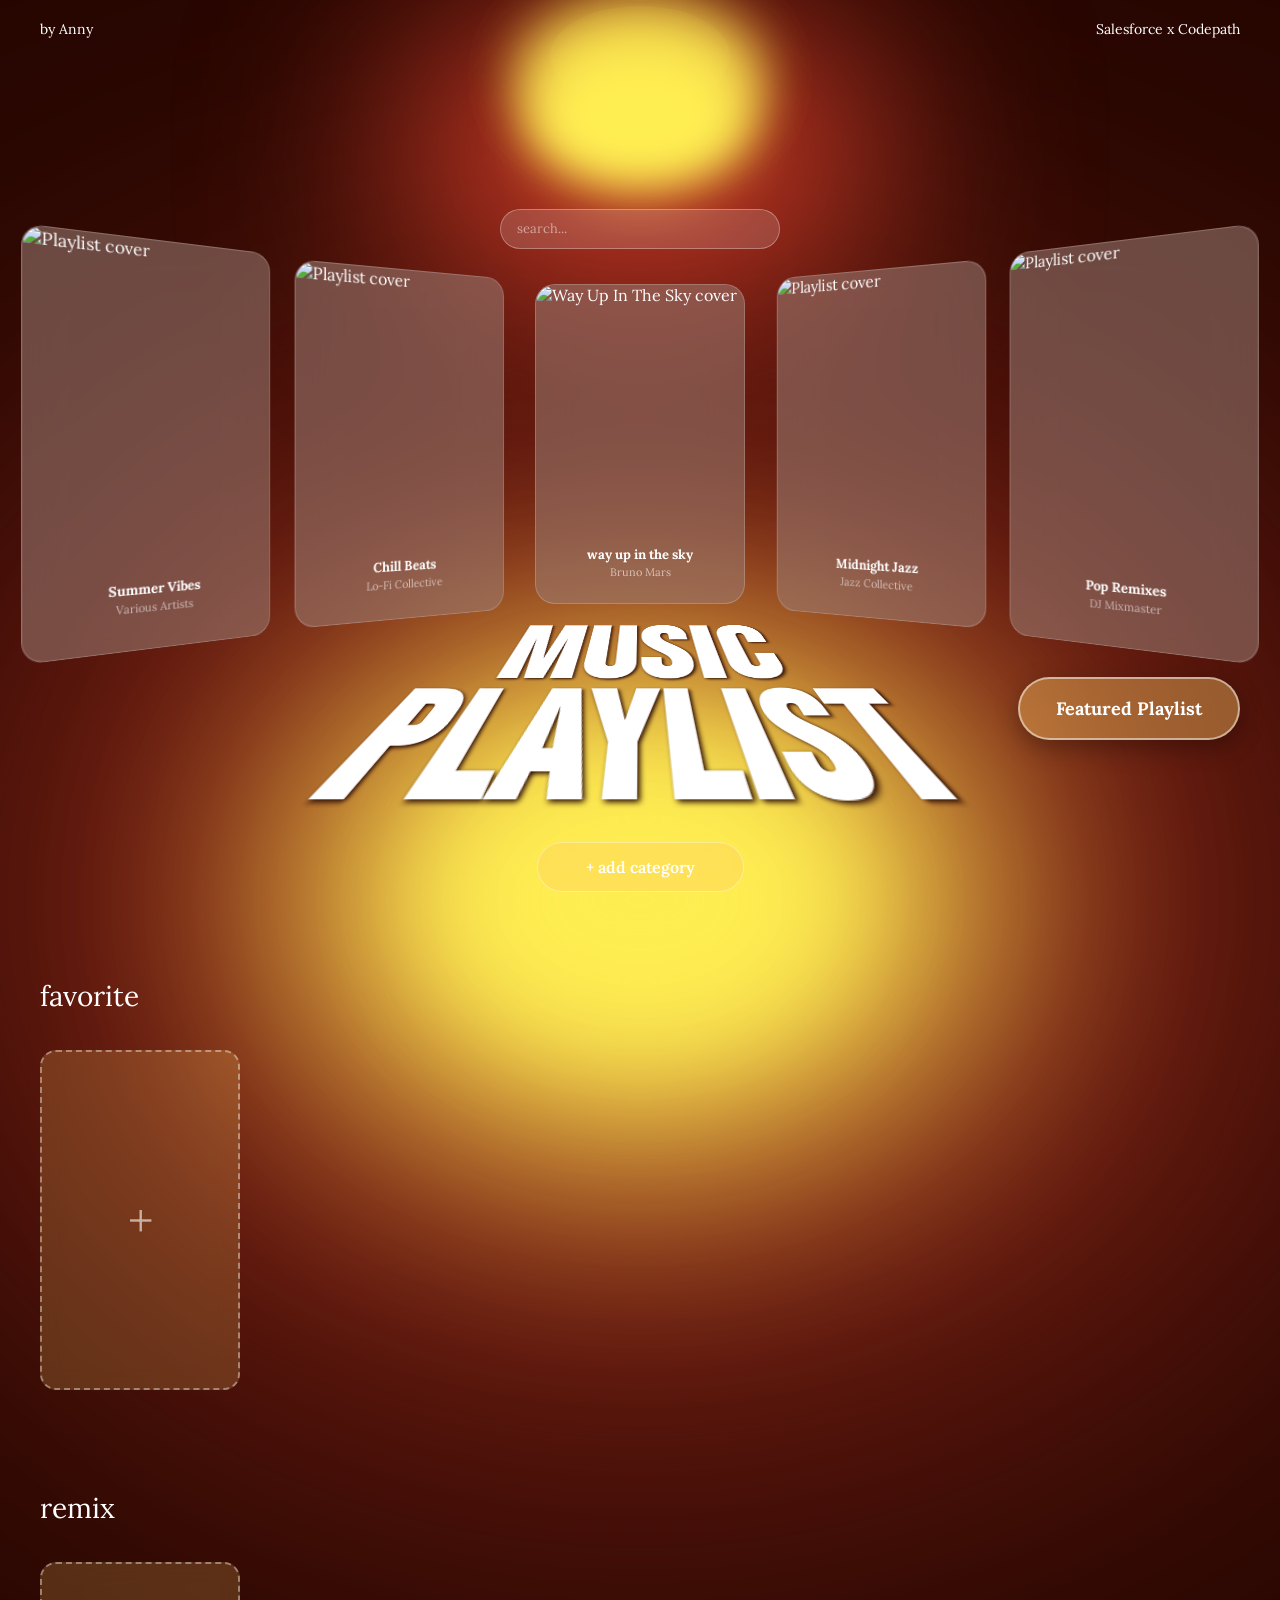
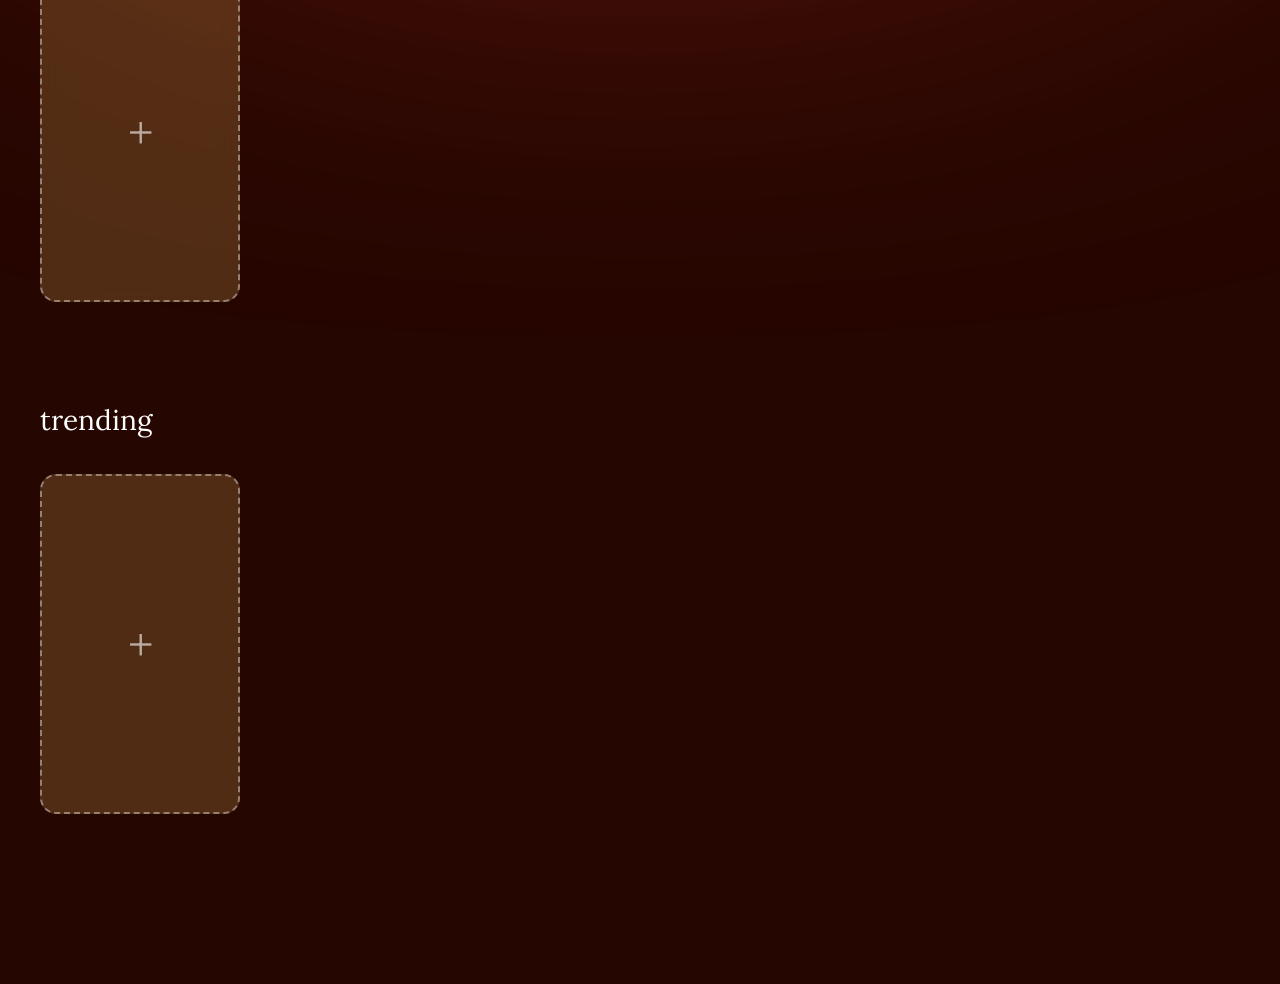
==== music-playlist-creator/index.html @ 18aa9fef "complete" ====
<!DOCTYPE html>
<html lang="en">
<head>
    <meta charset="UTF-8">
    <meta name="viewport" content="width=device-width, initial-scale=1.0">
    <title>Music Playlist Explorer</title>
    <link rel="preconnect" href="https://fonts.googleapis.com">
    <link rel="preconnect" href="https://fonts.gstatic.com" crossorigin>
    <link href="https://fonts.googleapis.com/css2?family=Lora:wght@400;500;600;700&family=Bebas+Neue&display=swap" rel="stylesheet">
    <link rel="stylesheet" href="style.css">
</head>
<body>
    <!-- HEADER -->
    <header id="main-header">
        <span class="header-left" id="author-name">by Anny</span>
        <span class="header-right" id="organization-name">Salesforce x Codepath</span>
    </header>

    <!-- HERO SECTION -->
    <section id="hero">
        <!-- Search Bar -->
        <div id="search-bar" class="search-container">
            <input type="text" id="search-input" class="search-field" placeholder="search...">
            <div id="search-dropdown" class="search-dropdown hidden"></div>
        </div>
        <!-- Spotlight Effect (3 layered ovals) -->
        <div class="spotlight-oval spotlight-oval-1"></div>
        <div class="spotlight-oval spotlight-oval-2"></div>
        <div class="spotlight-oval spotlight-oval-2"></div>
        <div class="spotlight-oval spotlight-oval-2"></div>
        <div class="spotlight-oval spotlight-oval-support-2"></div>
        <div class="spotlight-oval spotlight-oval-3"></div>

        <!-- Horizontal Carousel of Cards -->
        <div class="carousel-container">
            <!-- Far Left Card (partially cut off) -->
            <div class="carousel-card carousel-card-far-left">
                <img class="carousel-card-cover" src="https://via.placeholder.com/200x225" alt="Playlist cover">
                <div class="carousel-card-info">
                    <p class="carousel-card-title">Summer Vibes</p>
                    <p class="carousel-card-author">Various Artists</p>
                </div>
            </div>

            <!-- Left Card -->
            <div class="carousel-card carousel-card-left">
                <img class="carousel-card-cover" src="https://via.placeholder.com/220x240" alt="Playlist cover">
                <div class="carousel-card-info">
                    <p class="carousel-card-title">Chill Beats</p>
                    <p class="carousel-card-author">Lo-Fi Collective</p>
                </div>
            </div>

            <!-- Center Card (featured/active) -->
            <div class="carousel-card carousel-card-center">
                <img class="carousel-card-cover" src="https://via.placeholder.com/260x270" alt="Way Up In The Sky cover">
                <div class="carousel-card-info">
                    <p class="carousel-card-title">way up in the sky</p>
                    <p class="carousel-card-author">Bruno Mars</p>
                </div>
            </div>

            <!-- Right Card -->
            <div class="carousel-card carousel-card-right">
                <img class="carousel-card-cover" src="https://via.placeholder.com/220x240" alt="Playlist cover">
                <div class="carousel-card-info">
                    <p class="carousel-card-title">Midnight Jazz</p>
                    <p class="carousel-card-author">Jazz Collective</p>
                </div>
            </div>

            <!-- Far Right Card (partially cut off) -->
            <div class="carousel-card carousel-card-far-right">
                <img class="carousel-card-cover" src="https://via.placeholder.com/200x225" alt="Playlist cover">
                <div class="carousel-card-info">
                    <p class="carousel-card-title">Pop Remixes</p>
                    <p class="carousel-card-author">DJ Mixmaster</p>
                </div>
            </div>
        </div>


        <!-- Music Playlist Title with Perspective -->
        <h1 id="main-title" class="music-playlist-title">
            <span class="title-line-1">MUSIC</span>
            <span class="title-line-2">PLAYLIST</span>
        </h1>

        <!-- Add Category Button -->
        <button id="add-category-btn" class="add-category-button">+ add category</button>
    </section>

    <!-- Add Category Modal -->
    <div id="add-category-modal" class="modal-overlay hidden">
        <div class="add-category-modal-box">
            <button class="modal-close" id="close-add-category-modal">✕</button>
            <h2 class="add-category-title">Add New Category</h2>
            <p class="add-category-description">Create a new playlist category</p>
            <input type="text" id="category-name-input" class="category-name-input" placeholder="Category name (e.g., Workout, Chill)">
            <button id="submit-category-btn" class="submit-category-btn">Create Category</button>
            <p id="add-category-status" class="add-category-status"></p>
        </div>
    </div>

    <!-- Add Playlist to Category Modal -->
    <div id="add-playlist-modal" class="modal-overlay hidden">
        <div class="add-playlist-modal-box">
            <button class="modal-close" id="close-add-playlist-modal">✕</button>
            <h2 class="add-playlist-title">Add YouTube Playlist</h2>
            <p class="add-playlist-description" id="playlist-category-name"></p>
            <input type="text" id="playlist-url-input" class="playlist-url-input" placeholder="https://www.youtube.com/playlist?list=...">
            <button id="submit-playlist-btn" class="submit-playlist-btn">Add Playlist</button>
            <p id="add-playlist-status" class="add-playlist-status"></p>
        </div>
    </div>

    <!-- Playlist Detail Modal -->
    <div id="playlist-detail-modal" class="modal-overlay hidden">
        <div class="playlist-detail-modal-box">
            <button class="modal-close" id="close-playlist-detail-modal">✕</button>
            <img id="detail-playlist-cover" class="detail-playlist-cover" src="" alt="Playlist cover">
            <h2 id="detail-playlist-name" class="detail-playlist-name"></h2>
            <p id="detail-playlist-author" class="detail-playlist-author"></p>
            <button id="get-description-btn" class="get-description-btn">Get AI Description</button>
            <div id="ai-description-container" class="ai-description-container hidden">
                <p id="ai-description-text" class="ai-description-text"></p>
            </div>
        </div>
    </div>

    <!-- MUSIC PLAYER VIEW (hidden by default) -->
    <section id="music-player-view" class="music-player-container">
        <!-- Left Side - Big Player Card -->
        <div class="player-card">
            <img id="player-cover" class="player-cover-image" src="https://via.placeholder.com/480x280" alt="Now playing cover">
            <div class="player-info">
                <span id="player-song-title" class="player-song-title">JUMP</span>
                <span id="player-artist" class="player-artist">Blackpink</span>
            </div>
            <div class="progress-bar">
                <div class="progress-filled"></div>
            </div>
            <div class="playback-controls">
                <button class="control-btn shuffle-btn">🔀</button>
                <button class="control-btn prev-btn">⏮</button>
                <button class="control-btn rewind-btn">⏪</button>
                <button class="control-btn play-btn">▶️</button>
                <button class="control-btn forward-btn">⏩</button>
                <button class="control-btn next-btn">⏭</button>
                <button class="control-btn repeat-btn">🔁</button>
            </div>
            <div class="player-likes">
                <span class="player-heart">❤</span>
                <span id="player-like-count" class="player-like-count">1,000,000</span>
            </div>
        </div>

        <!-- Right Side - Playlist Name + Waiting List -->
        <div class="waiting-list-container">
            <h2 id="waiting-list-title" class="waiting-list-title">blackpink</h2>
            <div class="waiting-list">
                <div class="waiting-song active-song">
                    <img class="waiting-song-thumbnail" src="https://via.placeholder.com/48x48" alt="Song thumbnail">
                    <div class="waiting-song-info">
                        <p class="waiting-song-name">ice cream</p>
                        <p class="waiting-song-artist">blackpink</p>
                    </div>
                </div>
                <div class="waiting-song">
                    <img class="waiting-song-thumbnail" src="https://via.placeholder.com/48x48" alt="Song thumbnail">
                    <div class="waiting-song-info">
                        <p class="waiting-song-name">How You Like That</p>
                        <p class="waiting-song-artist">blackpink</p>
                    </div>
                </div>
                <div class="waiting-song">
                    <img class="waiting-song-thumbnail" src="https://via.placeholder.com/48x48" alt="Song thumbnail">
                    <div class="waiting-song-info">
                        <p class="waiting-song-name">DDU-DU DDU-DU</p>
                        <p class="waiting-song-artist">blackpink</p>
                    </div>
                </div>
                <div class="waiting-song">
                    <img class="waiting-song-thumbnail" src="https://via.placeholder.com/48x48" alt="Song thumbnail">
                    <div class="waiting-song-info">
                        <p class="waiting-song-name">Kill This Love</p>
                        <p class="waiting-song-artist">blackpink</p>
                    </div>
                </div>
                <div class="waiting-song">
                    <img class="waiting-song-thumbnail" src="https://via.placeholder.com/48x48" alt="Song thumbnail">
                    <div class="waiting-song-info">
                        <p class="waiting-song-name">BOOMBAYAH</p>
                        <p class="waiting-song-artist">blackpink</p>
                    </div>
                </div>
                <div class="waiting-song">
                    <img class="waiting-song-thumbnail" src="https://via.placeholder.com/48x48" alt="Song thumbnail">
                    <div class="waiting-song-info">
                        <p class="waiting-song-name">Playing with Fire</p>
                        <p class="waiting-song-artist">blackpink</p>
                    </div>
                </div>
                <div class="waiting-song">
                    <img class="waiting-song-thumbnail" src="https://via.placeholder.com/48x48" alt="Song thumbnail">
                    <div class="waiting-song-info">
                        <p class="waiting-song-name">STAY</p>
                        <p class="waiting-song-artist">blackpink</p>
                    </div>
                </div>
            </div>
        </div>
    </section>

    <!-- PLAYLIST SECTIONS -->
    <section id="all-playlists">
        <!-- FAVORITE PLAYLISTS -->
        <div class="playlist-category" id="favorite-category">
            <h2 class="category-title">favorite</h2>
            <div class="playlist-cards" id="favorite-cards">
                <div class="playlist-card" data-playlist-id="fav-1">
                    <img class="card-cover" src="https://via.placeholder.com/200x196" alt="Summer Vibes cover">
                    <div class="card-info">
                        <p class="card-title">Summer Vibes</p>
                        <p class="card-author">Various Artists</p>
                        <div class="card-likes">
                            <button class="heart-btn">❤</button>
                            <span class="like-count">1,234</span>
                        </div>
                        <div class="card-actions">
                            <button class="edit-btn">Edit</button>
                            <button class="delete-btn">Delete</button>
                        </div>
                    </div>
                </div>

                <div class="playlist-card" data-playlist-id="fav-2">
                    <img class="card-cover" src="https://via.placeholder.com/200x196" alt="Chill Beats cover">
                    <div class="card-info">
                        <p class="card-title">Chill Beats</p>
                        <p class="card-author">Lo-Fi Collective</p>
                        <div class="card-likes">
                            <button class="heart-btn">❤</button>
                            <span class="like-count">3,567</span>
                        </div>
                        <div class="card-actions">
                            <button class="edit-btn">Edit</button>
                            <button class="delete-btn">Delete</button>
                        </div>
                    </div>
                </div>

                <div class="playlist-card" data-playlist-id="fav-3">
                    <img class="card-cover" src="https://via.placeholder.com/200x196" alt="Workout Energy cover">
                    <div class="card-info">
                        <p class="card-title">Workout Energy</p>
                        <p class="card-author">Fitness Music Studio</p>
                        <div class="card-likes">
                            <button class="heart-btn">❤</button>
                            <span class="like-count">892</span>
                        </div>
                        <div class="card-actions">
                            <button class="edit-btn">Edit</button>
                            <button class="delete-btn">Delete</button>
                        </div>
                    </div>
                </div>

                <div class="playlist-card" data-playlist-id="fav-4">
                    <img class="card-cover" src="https://via.placeholder.com/200x196" alt="Midnight Jazz cover">
                    <div class="card-info">
                        <p class="card-title">Midnight Jazz</p>
                        <p class="card-author">Jazz Collective</p>
                        <div class="card-likes">
                            <button class="heart-btn">❤</button>
                            <span class="like-count">2,109</span>
                        </div>
                        <div class="card-actions">
                            <button class="edit-btn">Edit</button>
                            <button class="delete-btn">Delete</button>
                        </div>
                    </div>
                </div>
            </div>
        </div>

        <!-- REMIX PLAYLISTS -->
        <div class="playlist-category" id="remix-category">
            <h2 class="category-title">remix</h2>
            <div class="playlist-cards" id="remix-cards">
                <div class="playlist-card" data-playlist-id="remix-1">
                    <img class="card-cover" src="https://via.placeholder.com/200x196" alt="Pop Remixes cover">
                    <div class="card-info">
                        <p class="card-title">Pop Remixes</p>
                        <p class="card-author">DJ Mixmaster</p>
                        <div class="card-likes">
                            <button class="heart-btn">❤</button>
                            <span class="like-count">4,521</span>
                        </div>
                        <div class="card-actions">
                            <button class="edit-btn">Edit</button>
                            <button class="delete-btn">Delete</button>
                        </div>
                    </div>
                </div>

                <div class="playlist-card" data-playlist-id="remix-2">
                    <img class="card-cover" src="https://via.placeholder.com/200x196" alt="EDM Hits Reimagined cover">
                    <div class="card-info">
                        <p class="card-title">EDM Hits Reimagined</p>
                        <p class="card-author">Electronic Dreams</p>
                        <div class="card-likes">
                            <button class="heart-btn">❤</button>
                            <span class="like-count">6,789</span>
                        </div>
                        <div class="card-actions">
                            <button class="edit-btn">Edit</button>
                            <button class="delete-btn">Delete</button>
                        </div>
                    </div>
                </div>

                <div class="playlist-card" data-playlist-id="remix-3">
                    <img class="card-cover" src="https://via.placeholder.com/200x196" alt="Classic Rock Reloaded cover">
                    <div class="card-info">
                        <p class="card-title">Classic Rock Reloaded</p>
                        <p class="card-author">Rock Revival</p>
                        <div class="card-likes">
                            <button class="heart-btn">❤</button>
                            <span class="like-count">1,456</span>
                        </div>
                        <div class="card-actions">
                            <button class="edit-btn">Edit</button>
                            <button class="delete-btn">Delete</button>
                        </div>
                    </div>
                </div>

                <div class="playlist-card" data-playlist-id="remix-4">
                    <img class="card-cover" src="https://via.placeholder.com/200x196" alt="Hip Hop Remixed cover">
                    <div class="card-info">
                        <p class="card-title">Hip Hop Remixed</p>
                        <p class="card-author">Urban Beats</p>
                        <div class="card-likes">
                            <button class="heart-btn">❤</button>
                            <span class="like-count">3,245</span>
                        </div>
                        <div class="card-actions">
                            <button class="edit-btn">Edit</button>
                            <button class="delete-btn">Delete</button>
                        </div>
                    </div>
                </div>
            </div>
        </div>

        <!-- TRENDING PLAYLISTS -->
        <div class="playlist-category" id="trending-category">
            <h2 class="category-title">trending</h2>
            <div class="playlist-cards" id="trending-cards">
                <div class="playlist-card" data-playlist-id="trending-1">
                    <img class="card-cover" src="https://via.placeholder.com/200x196" alt="Viral Hits 2026 cover">
                    <div class="card-info">
                        <p class="card-title">Viral Hits 2026</p>
                        <p class="card-author">TikTok Charts</p>
                        <div class="card-likes">
                            <button class="heart-btn">❤</button>
                            <span class="like-count">12,567</span>
                        </div>
                        <div class="card-actions">
                            <button class="edit-btn">Edit</button>
                            <button class="delete-btn">Delete</button>
                        </div>
                    </div>
                </div>

                <div class="playlist-card" data-playlist-id="trending-2">
                    <img class="card-cover" src="https://via.placeholder.com/200x196" alt="Top 50 Global cover">
                    <div class="card-info">
                        <p class="card-title">Top 50 Global</p>
                        <p class="card-author">Spotify Charts</p>
                        <div class="card-likes">
                            <button class="heart-btn">❤</button>
                            <span class="like-count">25,890</span>
                        </div>
                        <div class="card-actions">
                            <button class="edit-btn">Edit</button>
                            <button class="delete-btn">Delete</button>
                        </div>
                    </div>
                </div>

                <div class="playlist-card" data-playlist-id="trending-3">
                    <img class="card-cover" src="https://via.placeholder.com/200x196" alt="New Music Friday cover">
                    <div class="card-info">
                        <p class="card-title">New Music Friday</p>
                        <p class="card-author">Music Weekly</p>
                        <div class="card-likes">
                            <button class="heart-btn">❤</button>
                            <span class="like-count">8,432</span>
                        </div>
                        <div class="card-actions">
                            <button class="edit-btn">Edit</button>
                            <button class="delete-btn">Delete</button>
                        </div>
                    </div>
                </div>

                <div class="playlist-card" data-playlist-id="trending-4">
                    <img class="card-cover" src="https://via.placeholder.com/200x196" alt="Rising Stars cover">
                    <div class="card-info">
                        <p class="card-title">Rising Stars</p>
                        <p class="card-author">Indie Discoveries</p>
                        <div class="card-likes">
                            <button class="heart-btn">❤</button>
                            <span class="like-count">5,678</span>
                        </div>
                        <div class="card-actions">
                            <button class="edit-btn">Edit</button>
                            <button class="delete-btn">Delete</button>
                        </div>
                    </div>
                </div>
            </div>
        </div>
    </section>

    <!-- BOTTOM SPOTLIGHT (rising sun effect) -->
    <div class="bottom-spotlight">
        <div class="bottom-oval bottom-oval-1"></div>
        <div class="bottom-oval bottom-oval-2"></div>
        <div class="bottom-oval bottom-oval-3"></div>

    </div>


    <!-- BOTTOM PLAYBACK BAR -->
    <div id="playback-bar" class="playback-bar hidden">
        <div class="playback-left">
            <div class="playback-song-title-artist">
                <h3 id="playback-song-name" class="playback-song-name">JUMP</h3>
                <p id="playback-song-artist" class="playback-song-artist">Blackpink</p>
            </div>
        </div>

        <div class="playback-center">
            <div class="playback-progress-container">
                <div class="playback-progress-bar">
                    <div class="playback-progress-filled">
                        <div class="playback-progress-thumb"></div>
                    </div>
                </div>
            </div>
            <div class="playback-controls-row">
                <button class="playback-control-btn shuffle-btn" id="shuffle-control">
                    <img src="public/shuffle.png" alt="Shuffle">
                </button>
                <button class="playback-control-btn prev-btn" id="prev-control">
                    <img src="public/play-next-song.png" alt="Previous Song">
                </button>
                <button class="playback-control-btn rewind-btn" id="rewind-control">
                    <img src="public/play-next.png" alt="Rewind 10s">
                </button>
                <button class="playback-control-btn play-control" id="play-pause-control">
                    <img src="public/play-button-white.png" alt="Play" id="play-icon">
                </button>
                <button class="playback-control-btn forward-btn" id="forward-control">
                    <img src="public/play-next.png" alt="Forward 10s">
                </button>
                <button class="playback-control-btn next-btn" id="next-control">
                    <img src="public/play-next-song.png" alt="Next Song">
                </button>
                <button class="playback-control-btn repeat-btn" id="repeat-control">
                    <img src="public/undo.png" alt="Repeat">
                </button>
            </div>
        </div>

        <div class="playback-right">
            <div class="playback-likes">
                <span class="playback-heart">❤</span>
                <span id="playback-like-count" class="playback-like-count">1,000,000</span>
            </div>
            <button class="playback-queue-btn" id="toggle-queue-btn">
                <svg viewBox="0 0 24 24" fill="currentColor">
                    <path d="M3 4h18v2H3V4zm0 7h18v2H3v-2zm0 7h18v2H3v-2z"/>
                </svg>
            </button>
            <button class="playback-close-btn" id="close-playback-btn">✕</button>
        </div>
    </div>

    <!-- QUEUE SIDEBAR (Right side) -->
    <div id="queue-sidebar" class="queue-sidebar hidden">
        <div class="queue-header">
            <h3>Up Next</h3>
            <button id="close-queue-btn" class="close-queue-btn">✕</button>
        </div>
        <div id="queue-list" class="queue-list">
            <!-- Songs will be dynamically added here -->
        </div>
    </div>

    <!-- YouTube IFrame Player (hidden) -->
    <div id="youtube-player" style="display: none;"></div>

    <!-- Featured Playlist Button (Fixed at bottom) -->
    <a href="featured.html" class="featured-floating-btn">
        Featured Playlist
    </a>

    <!-- YouTube IFrame API -->
    <script src="https://www.youtube.com/iframe_api"></script>
    <script src="config.js"></script>
    <script src="script.js"></script>
</body>
</html>
---- music-playlist-creator/style.css ----
/* GLOBAL STYLES */
* {
    margin: 0;
    padding: 0;
    box-sizing: border-box;
}

body {
    background-color: #260600;
    font-family: 'Lora', serif;
    color: white;
    overflow-x: hidden;
    -ms-overflow-style: none;
    scrollbar-width: none;
}

body::-webkit-scrollbar {
    display: none;
}

/* HEADER */
#main-header {
    position: absolute;
    top: 0;
    left: 0;
    width: 100%;
    display: flex;
    justify-content: space-between;
    align-items: center;
    padding: 20px 40px;
    z-index: 100;
    background: transparent;
}

.header-left,
.header-right {
    font-size: 14px;
    font-weight: 400;
    color: white;
}

/* Featured Playlist Floating Button */
.featured-floating-btn {
    position: fixed;
    bottom: 40px;
    right: 40px;
    z-index: 100;
    font-size: 18px;
    font-weight: 700;
    color: white;
    text-decoration: none;
    padding: 18px 36px;
    background: rgba(255, 200, 100, 0.4);
    backdrop-filter: blur(15px);
    -webkit-backdrop-filter: blur(15px);
    border-radius: 50px;
    border: 2px solid rgba(255, 255, 255, 0.5);
    box-shadow: 0 8px 24px rgba(0, 0, 0, 0.3);
    transition: all 0.3s ease;
    cursor: pointer;
}

.featured-floating-btn:hover {
    background: rgba(255, 200, 100, 0.6);
    transform: translateY(-4px);
    box-shadow: 0 12px 32px rgba(255, 200, 100, 0.4);
}

/* When playback bar is visible, move button up */
body:has(.playback-bar:not([style*="display: none"])) .featured-floating-btn {
    bottom: 160px;
}

/* HERO SECTION */
#hero {
    position: relative;
    width: 100%;
    min-height: 100vh;
    overflow: hidden;
    display: flex;
    flex-direction: column;
    align-items: center;
    justify-content: center;
    padding-top: 200px;
}

/* SPOTLIGHT EFFECT - 3 layered ovals */
.spotlight-oval {
    position: absolute;
    border-radius: 50%;
    top: 0;
    left: 50%;
    transform: translateX(-50%);
    pointer-events: none;
}

.spotlight-oval-1 {
    width: 500px;
    height: 300px;
    background: #CC3B28;
    filter: blur(100px);
    z-index: 0;
}

.spotlight-oval-2 {
    width: 230px;
    height: 140px;
    background: #FFEE52;
    filter: blur(30px);
    opacity: 0.5;
    top: 7px;
}

.spotlight-oval-support-2 {
    width: 180px;
    height: 100px;
    background: #FFEE52;
    /* filter: blur(30px); */
    opacity: 0.05;
    top: 6px;
}

.spotlight-oval-3 {
    width: 220px;
    height: 140px;
    background: #FFEE52;
    filter: blur(25px);
    opacity: 1;
    top: 50px;
}


/* HORIZONTAL CAROUSEL OF CARDS */
/* Two-point linear perspective - all cards converge to center vanishing point */
.carousel-container {
    position: relative;
    display: flex;
    flex-direction: row;
    align-items: center;
    justify-content: space-between;
    width: 100%;
    perspective: 1200px;
}

.carousel-card {
    background: rgba(155, 125, 115, 0.55);
    backdrop-filter: blur(20px);
    -webkit-backdrop-filter: blur(20px);
    border: 1px solid rgba(255, 255, 255, 0.2);
    border-radius: 20px;
    overflow: hidden;
    display: flex;
    flex-direction: column;
    flex-shrink: 0;
    cursor: pointer;
    transition: all 0.3s ease;
}

.carousel-card:hover {
    background: rgba(255, 255, 255, 0.25);
    backdrop-filter: blur(30px);
    -webkit-backdrop-filter: blur(30px);
    border: 1px solid rgba(255, 255, 255, 0.4);
    transform: translateY(-10px) scale(1.05);
    box-shadow: 0 10px 30px rgba(0, 0, 0, 0.3);
}

/* Two-point perspective: cards arranged in depth with vanishing point at center */
/* Outer cards are larger (closer), center card is smaller (farther) */

.carousel-card-far-left {
    width: 280px;
    height: 450px;
    transform: rotateY(50deg) translateZ(100px);
}

.carousel-card-left {
    width: 250px;
    height: 380px;
    transform: rotateY(40deg) translateZ(50px);
}

.carousel-card-center {
    width: 240px;
    height: 360px;
    transform: translateZ(0px);
}

.carousel-card-right {
    width: 250px;
    height: 380px;
    transform: rotateY(-40deg) translateZ(50px);
}
.carousel-card-far-right {
    width: 280px;
    height: 450px;
    transform: rotateY(-50deg) translateZ(100px);

}

.carousel-card-cover {
    width: 100%;
    height: 75%;
    object-fit: cover;
}

.carousel-card-info {
    flex: 1;
    display: flex;
    flex-direction: column;
    justify-content: center;
    align-items: center;
    padding: 10px 12px;
}

.carousel-card-title {
    font-size: 13px;
    font-weight: 700;
    color: white;
    text-align: center;
    margin-bottom: 2px;
}

.carousel-card-author {
    font-size: 11px;
    opacity: 0.6;
    color: white;
    text-align: center;
}

/* SEARCH BAR */
.search-container {
    position: relative;
    display: flex;
    flex-direction: column;
    align-items: center;
    justify-content: center;
    gap: 0;
    width: 280px;
    z-index: 50;
}

.search-field {
    width: 100%;
    height: 40px;
    border-radius: 20px;
    background: rgba(255, 255, 255, 0.15);
    backdrop-filter: blur(10px);
    -webkit-backdrop-filter: blur(10px);
    border: 1px solid rgba(255, 255, 255, 0.3);
    color: white;
    padding: 0 16px;
    font-family: 'Lora', serif;
    font-size: 13px;
    outline: none;
    transition: all 0.3s ease;
}

.search-field:focus {
    background: rgba(255, 255, 255, 0.25);
    border: 1px solid rgba(255, 255, 255, 0.5);
}

.search-field::placeholder {
    color: rgba(255, 255, 255, 0.5);
}

.search-button,
.clear-button {
    display: none;
}

/* SEARCH DROPDOWN */
.search-dropdown {
    position: absolute;
    top: 45px;
    left: 0;
    width: 100%;
    max-height: 400px;
    overflow-y: auto;
    background: rgba(150, 100, 90, 0.98);
    backdrop-filter: blur(30px);
    -webkit-backdrop-filter: blur(30px);
    border-radius: 16px;
    border: 1px solid rgba(255, 255, 255, 0.2);
    box-shadow: 0 10px 40px rgba(0, 0, 0, 0.5);
    z-index: 60;
}

.search-dropdown::-webkit-scrollbar {
    width: 8px;
}

.search-dropdown::-webkit-scrollbar-track {
    background: rgba(255, 255, 255, 0.05);
    border-radius: 4px;
}

.search-dropdown::-webkit-scrollbar-thumb {
    background: rgba(255, 255, 255, 0.2);
    border-radius: 4px;
}

.search-section {
    padding: 12px 0;
    border-bottom: 1px solid rgba(255, 255, 255, 0.1);
}

.search-section:last-child {
    border-bottom: none;
}

.search-section-title {
    font-size: 11px;
    font-weight: 700;
    color: rgba(255, 255, 255, 0.6);
    text-transform: uppercase;
    letter-spacing: 1px;
    padding: 0 16px 8px 16px;
}

.search-result-item {
    padding: 10px 16px;
    cursor: pointer;
    transition: background 0.2s ease;
    display: flex;
    align-items: center;
    gap: 12px;
}

.search-result-item:hover {
    background: rgba(255, 255, 255, 0.1);
}

.search-result-icon {
    font-size: 16px;
    opacity: 0.7;
}

.search-result-info {
    flex: 1;
}

.search-result-name {
    font-size: 14px;
    font-weight: 600;
    color: white;
    margin-bottom: 2px;
}

.search-result-details {
    font-size: 11px;
    color: rgba(255, 255, 255, 0.6);
}

.search-no-results {
    padding: 20px;
    text-align: center;
    color: rgba(255, 255, 255, 0.6);
    font-size: 13px;
}

/* MUSIC PLAYLIST TITLE with Perspective */
.music-playlist-title {
    position: relative;
    font-family: 'Bebas Neue', sans-serif;
    font-size: 180px;
    font-weight: 900;
    letter-spacing: 3px;
    text-align: center;
    color: white;
    line-height: 0.85;
    text-shadow: 2px 2px 4px #260600;
    transform: perspective(280px) rotateX(50deg);
    margin-top: -100px;
}

.title-line-1,
.title-line-2 {
    display: block;
}

/* FOCUS MODE BUTTON */
.focus-mode-button {
    position: relative;
    z-index: 6;
    padding: 14px 48px;
    border-radius: 32px;
    background: rgba(255, 255, 255, 0.2);
    backdrop-filter: blur(10px);
    border: 1px solid rgba(255, 255, 255, 0.3);
    color: white;
    font-family: 'Lora', serif;
    font-size: 16px;
    font-weight: 600;
    cursor: pointer;
    margin-top: 20px;
}

.focus-mode-button:hover {
    background: rgba(255, 255, 255, 0.3);
}

/* ADD CATEGORY BUTTON */
.add-category-button {
    position: relative;
    z-index: 6;
    padding: 14px 48px;
    border-radius: 32px;
    background: rgba(255, 200, 100, 0.3);
    backdrop-filter: blur(10px);
    border: 1px solid rgba(255, 255, 255, 0.4);
    color: white;
    font-family: 'Lora', serif;
    font-size: 16px;
    font-weight: 600;
    cursor: pointer;
    margin-top: 16px;
    transition: all 0.3s ease;
}

.add-category-button:hover {
    background: rgba(255, 200, 100, 0.5);
    transform: translateY(-2px);
}

/* ADD CATEGORY MODAL */
.add-category-modal-box {
    position: relative;
    max-width: 500px;
    background: rgba(150, 100, 90, 0.95);
    backdrop-filter: blur(30px);
    -webkit-backdrop-filter: blur(30px);
    border-radius: 20px;
    padding: 40px;
    border: 1px solid rgba(255, 255, 255, 0.2);
}

.add-category-title {
    font-size: 28px;
    font-weight: 700;
    color: white;
    margin-bottom: 12px;
    text-align: center;
}

.add-category-description {
    font-size: 14px;
    color: rgba(255, 255, 255, 0.8);
    margin-bottom: 24px;
    text-align: center;
}

.category-name-input {
    width: 100%;
    padding: 14px 16px;
    border-radius: 12px;
    background: rgba(255, 255, 255, 0.15);
    backdrop-filter: blur(10px);
    border: 1px solid rgba(255, 255, 255, 0.3);
    color: white;
    font-family: 'Lora', serif;
    font-size: 14px;
    outline: none;
    margin-bottom: 20px;
    transition: all 0.3s ease;
}

.category-name-input:focus {
    background: rgba(255, 255, 255, 0.25);
    border: 1px solid rgba(255, 255, 255, 0.5);
}

.category-name-input::placeholder {
    color: rgba(255, 255, 255, 0.5);
}

.submit-category-btn {
    width: 100%;
    padding: 14px 24px;
    border-radius: 12px;
    background: rgba(255, 200, 100, 0.4);
    border: 1px solid rgba(255, 255, 255, 0.4);
    color: white;
    font-family: 'Lora', serif;
    font-size: 16px;
    font-weight: 600;
    cursor: pointer;
    transition: all 0.3s ease;
}

.submit-category-btn:hover {
    background: rgba(255, 200, 100, 0.6);
    transform: translateY(-2px);
}

.add-category-status {
    margin-top: 16px;
    font-size: 14px;
    color: white;
    text-align: center;
    min-height: 20px;
}

/* ADD PLAYLIST MODAL */
.add-playlist-modal-box {
    position: relative;
    max-width: 500px;
    background: rgba(150, 100, 90, 0.95);
    backdrop-filter: blur(30px);
    -webkit-backdrop-filter: blur(30px);
    border-radius: 20px;
    padding: 40px;
    border: 1px solid rgba(255, 255, 255, 0.2);
}

.add-playlist-title {
    font-size: 28px;
    font-weight: 700;
    color: white;
    margin-bottom: 12px;
    text-align: center;
}

.add-playlist-description {
    font-size: 14px;
    color: rgba(255, 255, 255, 0.8);
    margin-bottom: 24px;
    text-align: center;
}

.playlist-url-input {
    width: 100%;
    padding: 14px 16px;
    border-radius: 12px;
    background: rgba(255, 255, 255, 0.15);
    backdrop-filter: blur(10px);
    border: 1px solid rgba(255, 255, 255, 0.3);
    color: white;
    font-family: 'Lora', serif;
    font-size: 14px;
    outline: none;
    margin-bottom: 20px;
    transition: all 0.3s ease;
}

.playlist-url-input:focus {
    background: rgba(255, 255, 255, 0.25);
    border: 1px solid rgba(255, 255, 255, 0.5);
}

.playlist-url-input::placeholder {
    color: rgba(255, 255, 255, 0.5);
}

.submit-playlist-btn {
    width: 100%;
    padding: 14px 24px;
    border-radius: 12px;
    background: rgba(255, 200, 100, 0.4);
    border: 1px solid rgba(255, 255, 255, 0.4);
    color: white;
    font-family: 'Lora', serif;
    font-size: 16px;
    font-weight: 600;
    cursor: pointer;
    transition: all 0.3s ease;
}

.submit-playlist-btn:hover {
    background: rgba(255, 200, 100, 0.6);
    transform: translateY(-2px);
}

.add-playlist-status {
    margin-top: 16px;
    font-size: 14px;
    color: white;
    text-align: center;
    min-height: 20px;
}

/* Add Playlist Button in Categories */
.add-playlist-to-category-btn {
    min-width: 200px;
    min-height: 340px;
    border-radius: 16px;
    background: rgba(255, 200, 100, 0.2);
    backdrop-filter: blur(12px);
    -webkit-backdrop-filter: blur(12px);
    border: 2px dashed rgba(255, 255, 255, 0.4);
    cursor: pointer;
    flex-shrink: 0;
    display: flex;
    align-items: center;
    justify-content: center;
    font-size: 48px;
    color: rgba(255, 255, 255, 0.6);
    transition: all 0.3s ease;
}

.add-playlist-to-category-btn:hover {
    background: rgba(255, 200, 100, 0.35);
    border-color: rgba(255, 255, 255, 0.6);
    color: rgba(255, 255, 255, 0.9);
    transform: scale(1.02);
}

/* PLAYLIST DETAIL MODAL */
.playlist-detail-modal-box {
    position: relative;
    max-width: 600px;
    background: rgba(150, 100, 90, 0.95);
    backdrop-filter: blur(30px);
    -webkit-backdrop-filter: blur(30px);
    border-radius: 20px;
    padding: 40px;
    border: 1px solid rgba(255, 255, 255, 0.2);
    text-align: center;
}

.detail-playlist-cover {
    width: 100%;
    max-width: 300px;
    height: auto;
    border-radius: 16px;
    margin-bottom: 20px;
}

.detail-playlist-name {
    font-size: 32px;
    font-weight: 700;
    color: white;
    margin-bottom: 8px;
}

.detail-playlist-author {
    font-size: 16px;
    color: rgba(255, 255, 255, 0.7);
    margin-bottom: 24px;
}

.get-description-btn {
    padding: 12px 32px;
    border-radius: 12px;
    background: rgba(255, 200, 100, 0.4);
    border: 1px solid rgba(255, 255, 255, 0.4);
    color: white;
    font-family: 'Lora', serif;
    font-size: 16px;
    font-weight: 600;
    cursor: pointer;
    transition: all 0.3s ease;
    margin-bottom: 20px;
}

.get-description-btn:hover {
    background: rgba(255, 200, 100, 0.6);
    transform: translateY(-2px);
}

.get-description-btn:disabled {
    opacity: 0.5;
    cursor: not-allowed;
    transform: none;
}

.ai-description-container {
    margin-top: 20px;
    padding: 20px;
    background: rgba(0, 0, 0, 0.2);
    border-radius: 12px;
    border: 1px solid rgba(255, 255, 255, 0.1);
}

.ai-description-text {
    font-size: 15px;
    line-height: 1.6;
    color: white;
    text-align: left;
}

/* MUSIC PLAYER VIEW */
.music-player-container {
    display: none; /* Hidden by default, shown with display: flex */
    flex-direction: row;
    gap: 32px;
    padding: 32px 40px;
    align-items: flex-start;
    margin-bottom: 40px;
}

/* Left Side - Big Player Card */
.player-card {
    width: 520px;
    min-height: 480px;
    border-radius: 20px;
    background: rgba(150, 100, 90, 0.5);
    backdrop-filter: blur(20px);
    -webkit-backdrop-filter: blur(20px);
    padding: 20px;
}

.player-cover-image {
    width: 100%;
    height: 280px;
    object-fit: cover;
    border-radius: 12px;
    margin-bottom: 16px;
}

.player-info {
    display: flex;
    justify-content: space-between;
    align-items: center;
    margin-bottom: 12px;
}

.player-song-title {
    font-size: 18px;
    font-weight: 700;
    color: white;
}

.player-artist {
    font-size: 14px;
    opacity: 0.7;
    color: white;
}

.progress-bar {
    width: 100%;
    height: 4px;
    background: rgba(255, 255, 255, 0.3);
    border-radius: 2px;
    margin-bottom: 20px;
    overflow: hidden;
}

.progress-filled {
    width: 45%;
    height: 100%;
    background: white;
    border-radius: 2px;
}

.playback-controls {
    display: flex;
    align-items: center;
    justify-content: flex-start;
    gap: 20px;
    margin-bottom: 20px;
}

.control-btn {
    background: transparent;
    border: none;
    font-size: 22px;
    cursor: pointer;
    color: white;
}

.play-btn {
    width: 56px;
    height: 56px;
    border-radius: 50%;
    background: white;
    display: flex;
    align-items: center;
    justify-content: center;
    font-size: 24px;
    color: #260600;
}

.player-likes {
    display: flex;
    align-items: center;
    justify-content: flex-end;
    gap: 6px;
    font-size: 13px;
    opacity: 0.8;
}

.player-heart {
    font-size: 16px;
}

/* Right Side - Playlist Name + Waiting List */
.waiting-list-container {
    flex: 1;
}

.waiting-list-title {
    font-size: 22px;
    font-weight: 700;
    color: white;
    margin-bottom: 16px;
}

.waiting-list {
    display: flex;
    flex-direction: column;
    gap: 10px;
}

.waiting-song {
    display: flex;
    flex-direction: row;
    align-items: center;
    gap: 12px;
    border-radius: 12px;
    background: rgba(150, 100, 90, 0.35);
    padding: 10px 14px;
    cursor: pointer;
}

.waiting-song.active-song {
    background: rgba(150, 100, 90, 0.55);
}

.waiting-song-thumbnail {
    width: 48px;
    height: 48px;
    border-radius: 8px;
    object-fit: cover;
}

.waiting-song-info {
    flex: 1;
}

.waiting-song-name {
    font-size: 13px;
    font-weight: 700;
    color: white;
    margin-bottom: 2px;
}

.waiting-song-artist {
    font-size: 11px;
    opacity: 0.6;
    color: white;
}

/* PLAYLIST SECTIONS */
#all-playlists {
    margin-top: 48px;
    padding-bottom: 100px;
}

.playlist-category {
    padding: 30px 40px 40px 40px;
    overflow: visible;
}

.category-title {
    font-size: 28px;
    font-family: 'Lora', serif;
    font-weight: 400;
    color: white;
    margin-bottom: 16px;
}

.playlist-cards {
    display: flex;
    flex-direction: row;
    gap: 20px;
    overflow-x: auto;
    overflow-y: visible;
    scroll-behavior: smooth;
    padding: 20px 0 30px 0;
}

/* Hide scrollbar but keep scroll functionality */
.playlist-cards::-webkit-scrollbar {
    display: none;
}

.playlist-cards {
    -ms-overflow-style: none;
    scrollbar-width: none;
}


.playlist-card {
    min-width: 200px;
    min-height: 340px;
    border-radius: 16px;
    background: rgba(150, 120, 110, 0.4);
    backdrop-filter: blur(12px);
    -webkit-backdrop-filter: blur(12px);
    border: 1px solid rgba(255, 255, 255, 0.1);
    overflow: hidden;
    flex-shrink: 0;
    cursor: pointer;
    transition: all 0.3s ease;
    display: flex;
    flex-direction: column;
}

.playlist-card:hover {
    background: rgba(255, 255, 255, 0.25);
    backdrop-filter: blur(30px);
    -webkit-backdrop-filter: blur(30px);
    border: 1px solid rgba(255, 255, 255, 0.4);
    transform: translateY(-8px) scale(1.03);
    box-shadow: 0 10px 30px rgba(0, 0, 0, 0.3);
}

.card-cover {
    width: 100%;
    height: 196px;
    object-fit: cover;
}

.card-info {
    padding: 14px 16px;
    flex: 1;
    display: flex;
    flex-direction: column;
    gap: 8px;
}

.card-title {
    font-size: 14px;
    font-weight: 700;
    color: white;
    margin: 0;
    line-height: 1.4;
    overflow: hidden;
    text-overflow: ellipsis;
    display: -webkit-box;
    -webkit-line-clamp: 2;
    line-clamp: 2;
    -webkit-box-orient: vertical;
}

.card-author {
    font-size: 12px;
    opacity: 0.6;
    color: white;
    margin: 0;
    line-height: 1.3;
}

.card-likes {
    display: flex;
    align-items: center;
    gap: 6px;
    margin-bottom: 8px;
}

.heart-btn {
    background: transparent;
    border: none;
    font-size: 14px;
    cursor: pointer;
    color: white;
}

.like-count {
    font-size: 11px;
    color: white;
}

.card-actions {
    display: flex;
    gap: 8px;
}

.edit-btn,
.delete-btn {
    padding: 4px 10px;
    border-radius: 8px;
    background: rgba(255, 255, 255, 0.1);
    border: none;
    color: white;
    font-size: 10px;
    cursor: pointer;
    font-family: 'Lora', serif;
}

.edit-btn:hover,
.delete-btn:hover {
    background: rgba(255, 255, 255, 0.2);
}

/* BOTTOM SPOTLIGHT - Rising sun effect */
.bottom-spotlight {
    position: fixed;
    bottom: 0;
    left: 0;
    width: 100%;
    height: 600px;
    overflow: visible;
    pointer-events: none;
    z-index: -1;
}

.bottom-oval {
    position: absolute;
    border-radius: 50%;
    left: 50%;
    transform: translateX(-50%);
    pointer-events: none;
}

.bottom-oval-1 {
    width: 1200px;
    height: 800px;
    background: #CC3B28;
    filter: blur(250px);
    bottom: -400px;
    z-index: 0;
}

.bottom-oval-2 {
    width: 700px;
    height: 500px;
    background: #FFEE52;
    filter: blur(120px);
    bottom: -250px;
    z-index: 1;
}

.bottom-oval-3 {
    width: 400px;
    height: 300px;
    background: #FFEE52;
    filter: blur(60px);
    bottom: -150px;
    opacity: 0.95;
    z-index: 2;
}

/* PLAYLIST DETAIL MODAL */
.modal-overlay {
    position: fixed;
    top: 0;
    left: 0;
    width: 100vw;
    height: 100vh;
    background: rgba(0, 0, 0, 0.8);
    backdrop-filter: blur(8px);
    display: flex;
    align-items: center;
    justify-content: center;
    z-index: 1000;
}

.modal-overlay.hidden {
    display: none;
}

.modal-box {
    position: relative;
    max-width: 500px;
    max-height: 80vh;
    overflow-y: auto;
    background: rgba(150, 100, 90, 0.6);
    backdrop-filter: blur(20px);
    border-radius: 20px;
    padding: 30px;
    border: 1px solid rgba(255, 255, 255, 0.2);
}

.modal-box::-webkit-scrollbar {
    width: 6px;
}

.modal-box::-webkit-scrollbar-track {
    background: rgba(255, 255, 255, 0.1);
    border-radius: 3px;
}

.modal-box::-webkit-scrollbar-thumb {
    background: rgba(255, 255, 255, 0.3);
    border-radius: 3px;
}

.modal-close {
    position: absolute;
    top: 16px;
    right: 16px;
    background: transparent;
    border: none;
    color: white;
    font-size: 24px;
    cursor: pointer;
    z-index: 10;
}

.modal-cover-image {
    width: 100%;
    height: auto;
    border-radius: 12px;
    margin-bottom: 16px;
}

.modal-playlist-title {
    font-size: 22px;
    font-weight: 700;
    color: white;
    margin-bottom: 8px;
}

.modal-playlist-author {
    font-size: 14px;
    opacity: 0.7;
    color: white;
    margin-bottom: 12px;
}

.modal-likes-container {
    display: flex;
    align-items: center;
    gap: 8px;
    margin-bottom: 16px;
}

.modal-heart-button {
    background: transparent;
    border: none;
    font-size: 18px;
    cursor: pointer;
    color: white;
}

.modal-like-number {
    font-size: 14px;
    color: white;
}

.shuffle-button {
    padding: 10px 24px;
    border-radius: 20px;
    background: rgba(255, 255, 255, 0.2);
    border: 1px solid rgba(255, 255, 255, 0.3);
    color: white;
    font-family: 'Lora', serif;
    font-size: 14px;
    cursor: pointer;
    margin-bottom: 16px;
}

.shuffle-button:hover {
    background: rgba(255, 255, 255, 0.3);
}

.song-list {
    list-style: none;
    margin-bottom: 16px;
}

.song-item {
    display: flex;
    justify-content: space-between;
    align-items: center;
    padding: 10px 0;
    border-bottom: 1px solid rgba(255, 255, 255, 0.1);
}

.song-title {
    font-size: 13px;
    font-weight: 600;
    color: white;
    flex: 1;
}

.song-artist {
    font-size: 11px;
    opacity: 0.6;
    color: white;
    flex: 1;
    text-align: center;
}

.song-duration {
    font-size: 11px;
    opacity: 0.5;
    color: white;
}

.get-description-button {
    padding: 10px 24px;
    border-radius: 20px;
    background: rgba(255, 255, 255, 0.2);
    border: 1px solid rgba(255, 255, 255, 0.3);
    color: white;
    font-family: 'Lora', serif;
    font-size: 14px;
    cursor: pointer;
    margin-bottom: 12px;
}

.get-description-button:hover {
    background: rgba(255, 255, 255, 0.3);
}

.ai-description-text {
    font-size: 13px;
    line-height: 1.6;
    color: white;
    opacity: 0.8;
}

/* Utility class */
.hidden {
    display: none !important;
}

/* BOTTOM PLAYBACK BAR (like your design) */
.playback-bar {
    position: fixed;
    bottom: 0;
    left: 0;
    width: 100%;
    background: rgba(180, 160, 150, 0.95);
    backdrop-filter: blur(20px);
    display: flex;
    align-items: center;
    justify-content: space-between;
    padding: 20px 60px;
    z-index: 200;
    transition: width 0.3s ease;
}

.playback-bar.queue-open {
    width: calc(100vw - 350px);
}

/* Left Section - Song Title & Artist */
.playback-left {
    display: flex;
    align-items: flex-start;
    min-width: 300px;
}

.playback-song-title-artist {
    display: flex;
    flex-direction: column;
    gap: 4px;
}

.playback-song-name {
    font-size: 32px;
    font-weight: 700;
    color: #260600;
    margin: 0;
    letter-spacing: 2px;
}

.playback-song-artist {
    font-size: 18px;
    color: #260600;
    margin: 0;
    font-weight: 400;
}

/* Center Section - Progress Bar & Controls */
.playback-center {
    flex: 1;
    display: flex;
    flex-direction: column;
    align-items: center;
    gap: 16px;
    max-width: 1000px;
}

.playback-progress-container {
    width: 100%;
    padding: 0 20px;
}

.playback-progress-bar {
    width: 100%;
    height: 8px;
    background: rgba(60, 30, 20, 0.4);
    border-radius: 4px;
    cursor: pointer;
    position: relative;
}

.playback-progress-filled {
    height: 100%;
    background: #260600;
    border-radius: 4px;
    width: 0%;
    position: relative;
    transition: width 0.1s linear;
}

.playback-progress-thumb {
    position: absolute;
    right: -8px;
    top: 50%;
    transform: translateY(-50%);
    width: 24px;
    height: 24px;
    background: #260600;
    border-radius: 50%;
    box-shadow: 0 2px 8px rgba(0, 0, 0, 0.3);
}

.playback-controls-row {
    display: flex;
    align-items: center;
    gap: 24px;
}

.playback-control-btn {
    background: transparent;
    border: none;
    cursor: pointer;
    transition: transform 0.2s, opacity 0.2s;
    padding: 0;
    display: flex;
    align-items: center;
    justify-content: center;
}

.playback-control-btn:hover {
    transform: scale(1.1);
}

.playback-control-btn img {
    width: 32px;
    height: 32px;
}

.playback-control-btn svg {
    width: 32px;
    height: 32px;
    color: #260600;
}

.shuffle-btn img,
.repeat-btn img {
    width: 28px;
    height: 28px;
}

.repeat-btn {
    opacity: 0.6;
    transition: opacity 0.3s, transform 0.3s;
}

.prev-btn img,
.rewind-btn img {
    transform: scaleX(-1);
}

.play-control {
    width: 64px;
    height: 64px;
    border-radius: 50%;
    background: #260600;
    display: flex;
    align-items: center;
    justify-content: center;
    padding: 0;
}

.play-control img {
    width: 28px;
    height: 28px;
    filter: brightness(0) saturate(100%) invert(100%);
}

.play-control:hover {
    transform: scale(1.05);
}

/* Right Section - Likes + Queue Toggle + Close Button */
.playback-right {
    display: flex;
    align-items: center;
    gap: 24px;
    min-width: 300px;
    justify-content: flex-end;
}

.playback-close-btn {
    background: transparent;
    border: none;
    cursor: pointer;
    font-size: 28px;
    color: #260600;
    line-height: 1;
    transition: transform 0.2s, opacity 0.2s;
    padding: 0;
    width: 32px;
    height: 32px;
    display: flex;
    align-items: center;
    justify-content: center;
}

.playback-close-btn:hover {
    transform: scale(1.2);
    opacity: 0.7;
}

.playback-likes {
    display: flex;
    align-items: center;
    gap: 8px;
}

.playback-heart {
    font-size: 20px;
    color: #260600;
    opacity: 0.7;
}

.playback-like-count {
    font-size: 16px;
    color: #260600;
    font-weight: 600;
}

.playback-queue-btn {
    background: transparent;
    border: none;
    cursor: pointer;
    padding: 8px;
    display: flex;
    align-items: center;
    justify-content: center;
    transition: transform 0.2s;
}

.playback-queue-btn:hover {
    transform: scale(1.1);
}

.playback-queue-btn svg {
    width: 28px;
    height: 28px;
    color: #260600;
}

/* QUEUE SIDEBAR (Right side) */
.queue-sidebar {
    position: fixed;
    top: 0;
    right: 0;
    width: 350px;
    height: 100vh;
    background: rgba(40, 20, 15, 0.98);
    backdrop-filter: blur(20px);
    border-left: 1px solid rgba(255, 255, 255, 0.1);
    z-index: 250;
    display: flex;
    flex-direction: column;
    transform: translateX(100%);
    transition: transform 0.3s ease;
}

.queue-sidebar:not(.hidden) {
    transform: translateX(0);
}

.queue-header {
    display: flex;
    justify-content: space-between;
    align-items: center;
    padding: 24px 20px;
    border-bottom: 1px solid rgba(255, 255, 255, 0.1);
}

.queue-header h3 {
    font-size: 18px;
    font-weight: 700;
    color: white;
}

.close-queue-btn {
    background: transparent;
    border: none;
    font-size: 24px;
    color: rgba(255, 255, 255, 0.7);
    cursor: pointer;
    transition: color 0.2s;
}

.close-queue-btn:hover {
    color: white;
}

.queue-list {
    flex: 1;
    overflow-y: auto;
    padding: 12px 0;
}

.queue-list::-webkit-scrollbar {
    width: 8px;
}

.queue-list::-webkit-scrollbar-track {
    background: rgba(255, 255, 255, 0.05);
}

.queue-list::-webkit-scrollbar-thumb {
    background: rgba(255, 255, 255, 0.2);
    border-radius: 4px;
}

.queue-song-item {
    display: flex;
    align-items: center;
    gap: 12px;
    padding: 10px 20px;
    cursor: pointer;
    transition: background 0.2s;
}

.queue-song-item:hover {
    background: rgba(255, 255, 255, 0.05);
}

.queue-song-item.active {
    background: rgba(255, 255, 255, 0.1);
}

.queue-song-thumbnail {
    width: 48px;
    height: 48px;
    border-radius: 4px;
    object-fit: cover;
}

.queue-song-info {
    flex: 1;
}

.queue-song-name {
    font-size: 14px;
    font-weight: 600;
    color: white;
    margin-bottom: 4px;
}

.queue-song-artist {
    font-size: 12px;
    color: rgba(255, 255, 255, 0.6);
}

.queue-song-duration {
    font-size: 12px;
    color: rgba(255, 255, 255, 0.5);
}

/* RESPONSIVE DESIGN */

/* Large Desktop (1400px - 1600px) - Slightly smaller */
@media (max-width: 1600px) {
    .carousel-card-far-left {
        width: 260px;
        height: 420px;
        transform: rotateY(48deg) translateZ(90px);
    }

    .carousel-card-left {
        width: 240px;
        height: 360px;
        transform: rotateY(38deg) translateZ(45px);
    }

    .carousel-card-center {
        width: 230px;
        height: 350px;
    }

    .carousel-card-right {
        width: 240px;
        height: 360px;
        transform: rotateY(-38deg) translateZ(45px);
    }

    .carousel-card-far-right {
        width: 260px;
        height: 420px;
        transform: rotateY(-48deg) translateZ(90px);
    }

    .music-playlist-title {
        margin-top: -90px;
    }
}

/* Desktop (1200px - 1400px) */
@media (max-width: 1400px) {
    .carousel-card-far-left {
        width: 240px;
        height: 390px;
        transform: rotateY(46deg) translateZ(80px);
    }

    .carousel-card-left {
        width: 220px;
        height: 340px;
        transform: rotateY(36deg) translateZ(40px);
    }

    .carousel-card-center {
        width: 210px;
        height: 320px;
    }

    .carousel-card-right {
        width: 220px;
        height: 340px;
        transform: rotateY(-36deg) translateZ(40px);
    }

    .carousel-card-far-right {
        width: 240px;
        height: 390px;
        transform: rotateY(-46deg) translateZ(80px);
    }

    .music-playlist-title {
        font-size: 160px;
        margin-top: -85px;
    }
}

/* Tablet Landscape (1024px - 1200px) */
@media (max-width: 1200px) {
    .carousel-container {
        perspective: 1000px;
    }

    .carousel-card-far-left {
        width: 220px;
        height: 360px;
        transform: rotateY(44deg) translateZ(70px);
    }

    .carousel-card-left {
        width: 200px;
        height: 310px;
        transform: rotateY(34deg) translateZ(35px);
    }

    .carousel-card-center {
        width: 190px;
        height: 290px;
    }

    .carousel-card-right {
        width: 200px;
        height: 310px;
        transform: rotateY(-34deg) translateZ(35px);
    }

    .carousel-card-far-right {
        width: 220px;
        height: 360px;
        transform: rotateY(-44deg) translateZ(70px);
    }

    .music-playlist-title {
        font-size: 140px;
        margin-top: -75px;
    }
}

/* Medium Screen (1120px and below) */
@media (max-width: 1120px) {
    /* Queue sidebar adjustment */
    .queue-sidebar {
        width: 320px;
    }

    .playback-bar.queue-open {
        width: calc(100vw - 320px);
    }

    /* Smaller playback bar elements */
    .playback-bar {
        padding: 18px 40px;
    }

    .playback-song-name {
        font-size: 28px;
    }

    .playback-song-artist {
        font-size: 16px;
    }

    .playback-control-btn img {
        width: 28px;
        height: 28px;
    }

    .shuffle-btn img,
    .repeat-btn img {
        width: 24px;
        height: 24px;
    }

    .play-control {
        width: 56px;
        height: 56px;
    }

    .play-control img {
        width: 24px;
        height: 24px;
    }

    .playback-controls-row {
        gap: 20px;
    }

    .playback-like-count {
        font-size: 14px;
    }

    .playback-heart {
        font-size: 18px;
    }

    .playback-close-btn {
        font-size: 24px;
        width: 28px;
        height: 28px;
    }
}

/* Tablet Portrait (900px - 1024px) */
@media (max-width: 1024px) {
    .carousel-container {
        perspective: 900px;
    }

    .carousel-card-far-left {
        width: 200px;
        height: 330px;
        transform: rotateY(42deg) translateZ(60px);
    }

    .carousel-card-left {
        width: 180px;
        height: 280px;
        transform: rotateY(32deg) translateZ(30px);
    }

    .carousel-card-center {
        width: 170px;
        height: 260px;
    }

    .carousel-card-right {
        width: 180px;
        height: 280px;
        transform: rotateY(-32deg) translateZ(30px);
    }

    .carousel-card-far-right {
        width: 200px;
        height: 330px;
        transform: rotateY(-42deg) translateZ(60px);
    }

    .music-playlist-title {
        font-size: 120px;
        margin-top: -65px;
    }

    .playback-bar {
        padding: 16px 30px;
    }

    .playback-song-name {
        font-size: 24px;
    }

    .playback-song-artist {
        font-size: 14px;
    }

    .playback-control-btn img {
        width: 26px;
        height: 26px;
    }

    .shuffle-btn img,
    .repeat-btn img {
        width: 22px;
        height: 22px;
    }

    .play-control {
        width: 52px;
        height: 52px;
    }

    .play-control img {
        width: 22px;
        height: 22px;
    }

    .playback-controls-row {
        gap: 18px;
    }

    .playback-like-count {
        font-size: 13px;
    }

    .playback-heart {
        font-size: 16px;
    }

    .playback-close-btn {
        font-size: 22px;
        width: 26px;
        height: 26px;
    }

    /* Queue sidebar smaller on tablets */
    .queue-sidebar {
        width: 300px;
    }

    .playback-bar.queue-open {
        width: calc(100vw - 300px);
    }
}

/* Small Tablet (768px - 900px) */
@media (max-width: 900px) {
    .carousel-container {
        perspective: 800px;
        gap: 10px;
    }

    .carousel-card-far-left {
        width: 160px;
        height: 270px;
        transform: rotateY(40deg) translateZ(50px);
    }

    .carousel-card-left {
        width: 150px;
        height: 240px;
        transform: rotateY(30deg) translateZ(25px);
    }

    .carousel-card-center {
        width: 145px;
        height: 230px;
    }

    .carousel-card-right {
        width: 150px;
        height: 240px;
        transform: rotateY(-30deg) translateZ(25px);
    }

    .carousel-card-far-right {
        width: 160px;
        height: 270px;
        transform: rotateY(-40deg) translateZ(50px);
    }

    .carousel-card-title {
        font-size: 11px;
    }

    .carousel-card-author {
        font-size: 9px;
    }

    .music-playlist-title {
        font-size: 100px;
        margin-top: -55px;
    }

    /* Smaller playback elements */
    .playback-song-name {
        font-size: 22px;
    }

    .playback-song-artist {
        font-size: 13px;
    }

    .playback-control-btn img {
        width: 24px;
        height: 24px;
    }

    .shuffle-btn img,
    .repeat-btn img {
        width: 20px;
        height: 20px;
    }

    .play-control {
        width: 48px;
        height: 48px;
    }

    .play-control img {
        width: 20px;
        height: 20px;
    }

    .playback-controls-row {
        gap: 16px;
    }

    .playback-like-count {
        font-size: 12px;
    }

    .playback-heart {
        font-size: 14px;
    }

    .playback-close-btn {
        font-size: 20px;
        width: 24px;
        height: 24px;
    }

    /* Queue sidebar even smaller */
    .queue-sidebar {
        width: 280px;
    }

    .playback-bar.queue-open {
        width: calc(100vw - 280px);
    }
}

/* Mobile size (iPhone and smaller - below 768px) */
@media (max-width: 768px) {
    #hero {
        padding-top: 120px;
        justify-content: flex-start;
        gap: 40px;
    }

    /* Hide carousel cards on mobile */
    .carousel-container {
        display: none !important;
    }

    /* Center search bar */
    .search-container {
        margin-top: 60px;
    }

    /* Adjust title size */
    .music-playlist-title {
        font-size: 80px;
        margin-top: 40px;
    }

    /* Hide focus mode button on mobile */
    .focus-mode-button {
        display: none;
    }

    /* Adjust playback bar for mobile */
    .playback-bar {
        flex-direction: column;
        padding: 12px 20px;
        gap: 12px;
    }

    .playback-left,
    .playback-right {
        min-width: auto;
        width: 100%;
        justify-content: center;
    }

    .playback-song-name {
        font-size: 20px;
        text-align: center;
    }

    .playback-song-artist {
        font-size: 14px;
        text-align: center;
    }

    .playback-center {
        width: 100%;
    }

    .playback-progress-container {
        padding: 0;
    }

    .playback-controls-row {
        gap: 16px;
    }

    .playback-control-btn img {
        width: 24px;
        height: 24px;
    }

    .play-control {
        width: 48px;
        height: 48px;
    }

    .play-control img {
        width: 20px;
        height: 20px;
    }

    /* Adjust queue sidebar for mobile - full width */
    .queue-sidebar {
        width: 100%;
    }

    /* Playback bar hidden when queue open on mobile */
    .playback-bar.queue-open {
        width: 0;
        padding: 0;
        overflow: hidden;
    }

    /* Adjust playlist cards sections */
    .playlist-category {
        padding: 0 20px;
    }

    .category-title {
        font-size: 22px;
    }

    .playlist-card {
        min-width: 160px;
        height: 240px;
    }
}
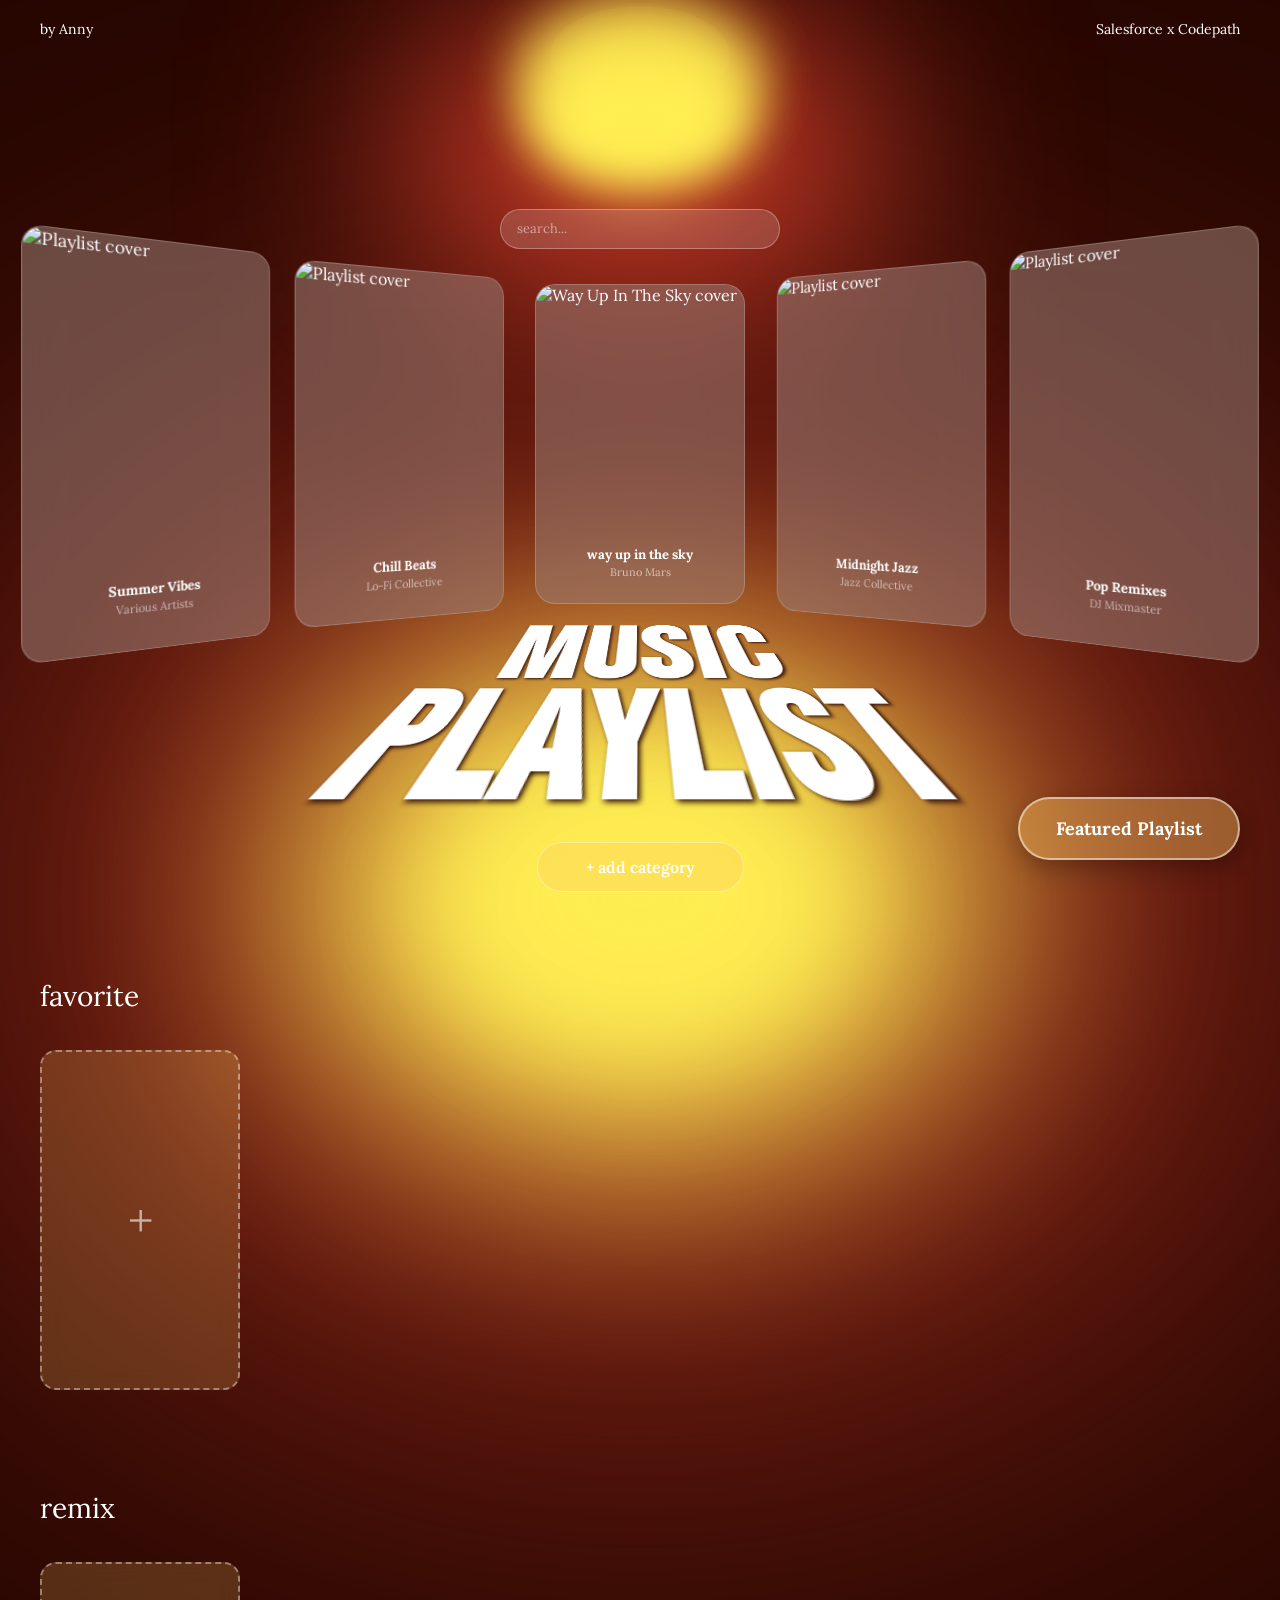
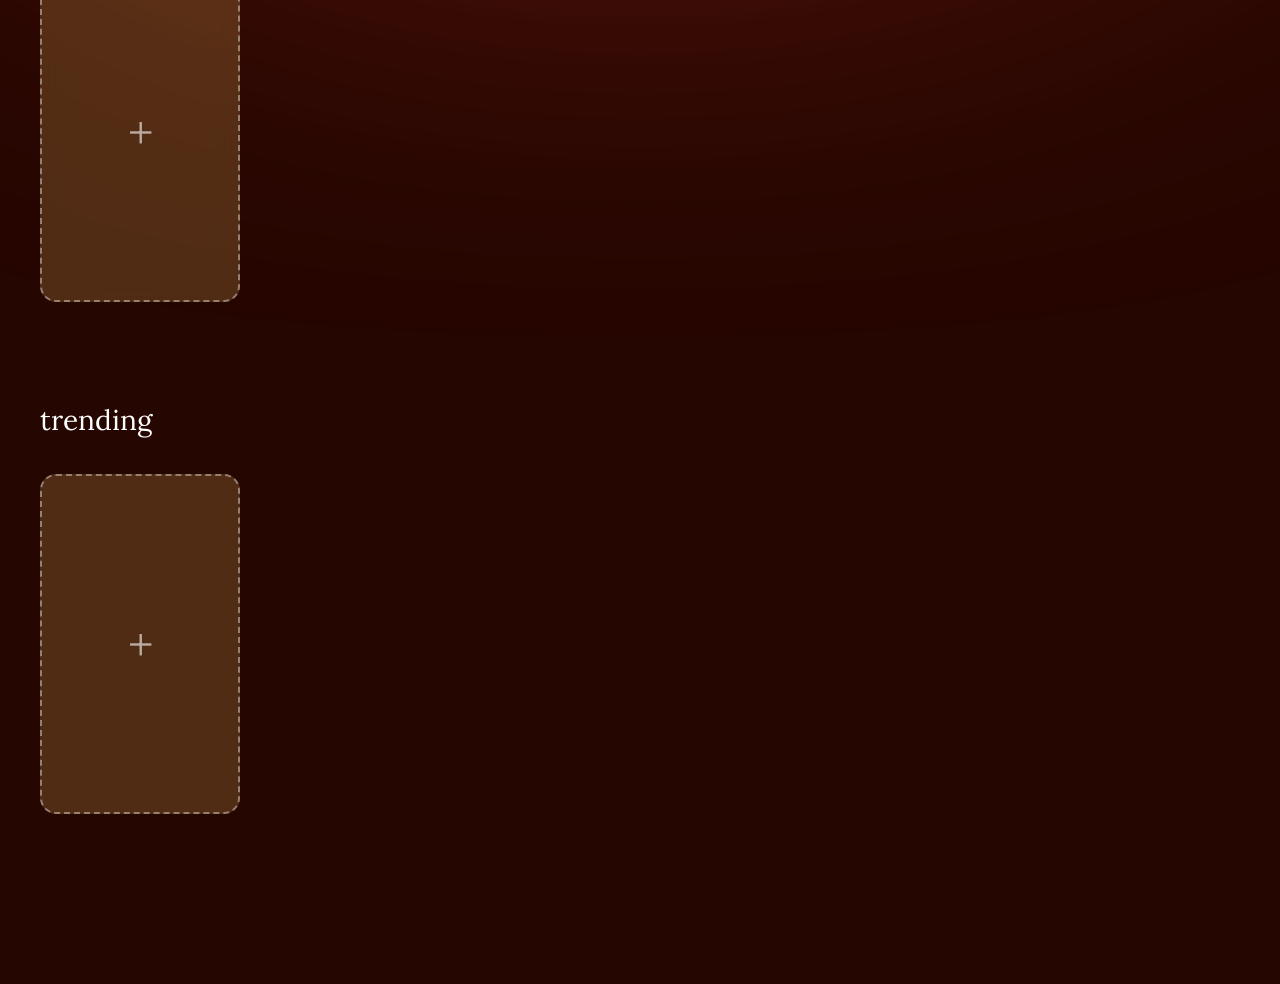
==== commit 28a01768: "add modal and update readme" ====
--- a/music-playlist-creator/index.html
+++ b/music-playlist-creator/index.html
@@ -20,7 +20,10 @@
     <section id="hero">
         <!-- Search Bar -->
         <div id="search-bar" class="search-container">
-            <input type="text" id="search-input" class="search-field" placeholder="search...">
+            <div class="search-input-wrapper">
+                <input type="text" id="search-input" class="search-field" placeholder="search...">
+                <button id="clear-search-btn" class="clear-search-btn hidden">✕</button>
+            </div>
             <div id="search-dropdown" class="search-dropdown hidden"></div>
         </div>
         <!-- Spotlight Effect (3 layered ovals) -->
@@ -114,16 +117,76 @@
         </div>
     </div>
 
-    <!-- Playlist Detail Modal -->
-    <div id="playlist-detail-modal" class="modal-overlay hidden">
-        <div class="playlist-detail-modal-box">
-            <button class="modal-close" id="close-playlist-detail-modal">✕</button>
-            <img id="detail-playlist-cover" class="detail-playlist-cover" src="" alt="Playlist cover">
-            <h2 id="detail-playlist-name" class="detail-playlist-name"></h2>
-            <p id="detail-playlist-author" class="detail-playlist-author"></p>
-            <button id="get-description-btn" class="get-description-btn">Get AI Description</button>
-            <div id="ai-description-container" class="ai-description-container hidden">
-                <p id="ai-description-text" class="ai-description-text"></p>
+    <!-- New Unified Playlist Player Modal -->
+    <div id="playlist-player-modal" class="modal-overlay hidden">
+        <div class="playlist-player-modal-box">
+            <button class="modal-close" id="close-player-modal">✕</button>
+
+            <div class="player-modal-content">
+                <!-- LEFT SIDE - Player Controls -->
+                <div class="player-modal-left">
+                    <img id="player-modal-cover" class="player-modal-cover" src="" alt="Playlist cover">
+
+                    <div class="player-modal-info">
+                        <h2 id="player-modal-song-title" class="player-modal-song-title">Song Title</h2>
+                        <p id="player-modal-artist" class="player-modal-artist">Artist</p>
+                        <p id="player-modal-playlist-name" class="player-modal-playlist-name">Playlist Name</p>
+                    </div>
+
+                    <!-- Progress Bar -->
+                    <div class="player-modal-progress-container">
+                        <div class="player-modal-progress-bar" id="player-modal-progress-bar">
+                            <div class="player-modal-progress-filled" id="player-modal-progress-filled">
+                                <div class="player-modal-progress-thumb"></div>
+                            </div>
+                        </div>
+                    </div>
+
+                    <!-- Playback Controls -->
+                    <div class="player-modal-controls">
+                        <button class="player-modal-control-btn" id="player-modal-shuffle">
+                            <img src="public/shuffle.png" alt="Shuffle">
+                        </button>
+                        <button class="player-modal-control-btn" id="player-modal-prev">
+                            <img src="public/play-next-song.png" alt="Previous">
+                        </button>
+                        <button class="player-modal-control-btn" id="player-modal-rewind">
+                            <img src="public/play-next.png" alt="Rewind 10s">
+                        </button>
+                        <button class="player-modal-control-btn player-modal-play-btn" id="player-modal-play-pause">
+                            <img src="public/play-button-white.png" alt="Play" id="player-modal-play-icon">
+                        </button>
+                        <button class="player-modal-control-btn" id="player-modal-forward">
+                            <img src="public/play-next.png" alt="Forward 10s">
+                        </button>
+                        <button class="player-modal-control-btn" id="player-modal-next">
+                            <img src="public/play-next-song.png" alt="Next">
+                        </button>
+                        <button class="player-modal-control-btn" id="player-modal-repeat">
+                            <img src="public/undo.png" alt="Repeat">
+                        </button>
+                    </div>
+
+                    <!-- Like Count -->
+                    <div class="player-modal-likes">
+                        <span class="player-modal-heart">❤</span>
+                        <span id="player-modal-like-count" class="player-modal-like-count">0</span>
+                    </div>
+
+                    <!-- Get AI Description Button -->
+                    <button id="player-modal-get-description-btn" class="player-modal-get-description-btn">Get AI Description</button>
+                    <div id="player-modal-ai-description-container" class="player-modal-ai-description-container hidden">
+                        <p id="player-modal-ai-description-text" class="player-modal-ai-description-text"></p>
+                    </div>
+                </div>
+
+                <!-- RIGHT SIDE - Song List -->
+                <div class="player-modal-right">
+                    <h3 class="player-modal-queue-title">Songs in Playlist</h3>
+                    <div id="player-modal-song-list" class="player-modal-song-list">
+                        <!-- Songs will be dynamically added here -->
+                    </div>
+                </div>
             </div>
         </div>
     </div>
@@ -434,72 +497,6 @@
     </div>
 
 
-    <!-- BOTTOM PLAYBACK BAR -->
-    <div id="playback-bar" class="playback-bar hidden">
-        <div class="playback-left">
-            <div class="playback-song-title-artist">
-                <h3 id="playback-song-name" class="playback-song-name">JUMP</h3>
-                <p id="playback-song-artist" class="playback-song-artist">Blackpink</p>
-            </div>
-        </div>
-
-        <div class="playback-center">
-            <div class="playback-progress-container">
-                <div class="playback-progress-bar">
-                    <div class="playback-progress-filled">
-                        <div class="playback-progress-thumb"></div>
-                    </div>
-                </div>
-            </div>
-            <div class="playback-controls-row">
-                <button class="playback-control-btn shuffle-btn" id="shuffle-control">
-                    <img src="public/shuffle.png" alt="Shuffle">
-                </button>
-                <button class="playback-control-btn prev-btn" id="prev-control">
-                    <img src="public/play-next-song.png" alt="Previous Song">
-                </button>
-                <button class="playback-control-btn rewind-btn" id="rewind-control">
-                    <img src="public/play-next.png" alt="Rewind 10s">
-                </button>
-                <button class="playback-control-btn play-control" id="play-pause-control">
-                    <img src="public/play-button-white.png" alt="Play" id="play-icon">
-                </button>
-                <button class="playback-control-btn forward-btn" id="forward-control">
-                    <img src="public/play-next.png" alt="Forward 10s">
-                </button>
-                <button class="playback-control-btn next-btn" id="next-control">
-                    <img src="public/play-next-song.png" alt="Next Song">
-                </button>
-                <button class="playback-control-btn repeat-btn" id="repeat-control">
-                    <img src="public/undo.png" alt="Repeat">
-                </button>
-            </div>
-        </div>
-
-        <div class="playback-right">
-            <div class="playback-likes">
-                <span class="playback-heart">❤</span>
-                <span id="playback-like-count" class="playback-like-count">1,000,000</span>
-            </div>
-            <button class="playback-queue-btn" id="toggle-queue-btn">
-                <svg viewBox="0 0 24 24" fill="currentColor">
-                    <path d="M3 4h18v2H3V4zm0 7h18v2H3v-2zm0 7h18v2H3v-2z"/>
-                </svg>
-            </button>
-            <button class="playback-close-btn" id="close-playback-btn">✕</button>
-        </div>
-    </div>
-
-    <!-- QUEUE SIDEBAR (Right side) -->
-    <div id="queue-sidebar" class="queue-sidebar hidden">
-        <div class="queue-header">
-            <h3>Up Next</h3>
-            <button id="close-queue-btn" class="close-queue-btn">✕</button>
-        </div>
-        <div id="queue-list" class="queue-list">
-            <!-- Songs will be dynamically added here -->
-        </div>
-    </div>
 
     <!-- YouTube IFrame Player (hidden) -->
     <div id="youtube-player" style="display: none;"></div>
--- a/music-playlist-creator/style.css
+++ b/music-playlist-creator/style.css
@@ -66,10 +66,6 @@
     box-shadow: 0 12px 32px rgba(255, 200, 100, 0.4);
 }
 
-/* When playback bar is visible, move button up */
-body:has(.playback-bar:not([style*="display: none"])) .featured-floating-btn {
-    bottom: 160px;
-}
 
 /* HERO SECTION */
 #hero {
@@ -240,6 +236,11 @@
     z-index: 50;
 }
 
+.search-input-wrapper {
+    position: relative;
+    width: 100%;
+}
+
 .search-field {
     width: 100%;
     height: 40px;
@@ -249,7 +250,7 @@
     -webkit-backdrop-filter: blur(10px);
     border: 1px solid rgba(255, 255, 255, 0.3);
     color: white;
-    padding: 0 16px;
+    padding: 0 40px 0 16px;
     font-family: 'Lora', serif;
     font-size: 13px;
     outline: none;
@@ -263,6 +264,36 @@
 
 .search-field::placeholder {
     color: rgba(255, 255, 255, 0.5);
+}
+
+.clear-search-btn {
+    position: absolute;
+    right: 8px;
+    top: 50%;
+    transform: translateY(-50%);
+    width: 24px;
+    height: 24px;
+    border: none;
+    background: rgba(255, 255, 255, 0.2);
+    color: white;
+    border-radius: 50%;
+    font-size: 12px;
+    cursor: pointer;
+    display: flex;
+    align-items: center;
+    justify-content: center;
+    transition: all 0.2s ease;
+    opacity: 0.7;
+}
+
+.clear-search-btn:hover {
+    background: rgba(255, 255, 255, 0.3);
+    opacity: 1;
+    transform: translateY(-50%) scale(1.1);
+}
+
+.clear-search-btn.hidden {
+    display: none;
 }
 
 .search-button,
@@ -1209,6 +1240,348 @@
     display: none !important;
 }
 
+/* NEW UNIFIED PLAYLIST PLAYER MODAL */
+.playlist-player-modal-box {
+    position: relative;
+    width: 90vw;
+    max-width: 1400px;
+    height: 85vh;
+    max-height: 900px;
+    background: rgba(150, 100, 90, 0.98);
+    backdrop-filter: blur(30px);
+    border-radius: 24px;
+    border: 1px solid rgba(255, 255, 255, 0.2);
+    box-shadow: 0 20px 60px rgba(0, 0, 0, 0.5);
+    overflow: hidden;
+}
+
+.player-modal-content {
+    display: flex;
+    height: 100%;
+    padding: 40px;
+    gap: 40px;
+}
+
+/* LEFT SIDE - Player Controls */
+.player-modal-left {
+    flex: 1;
+    display: flex;
+    flex-direction: column;
+    align-items: center;
+    gap: 20px;
+    padding-right: 40px;
+    border-right: 1px solid rgba(255, 255, 255, 0.2);
+    overflow-y: auto;
+    overflow-x: hidden;
+}
+
+.player-modal-left::-webkit-scrollbar {
+    width: 8px;
+}
+
+.player-modal-left::-webkit-scrollbar-track {
+    background: rgba(255, 255, 255, 0.05);
+    border-radius: 4px;
+}
+
+.player-modal-left::-webkit-scrollbar-thumb {
+    background: rgba(255, 255, 255, 0.2);
+    border-radius: 4px;
+}
+
+.player-modal-left::-webkit-scrollbar-thumb:hover {
+    background: rgba(255, 255, 255, 0.3);
+}
+
+.player-modal-cover {
+    width: 100%;
+    max-width: 400px;
+    aspect-ratio: 1;
+    border-radius: 16px;
+    object-fit: cover;
+    box-shadow: 0 10px 40px rgba(0, 0, 0, 0.4);
+}
+
+.player-modal-info {
+    text-align: center;
+    width: 100%;
+}
+
+.player-modal-song-title {
+    font-size: 32px;
+    font-weight: 700;
+    color: white;
+    margin: 0 0 8px 0;
+    line-height: 1.2;
+}
+
+.player-modal-artist {
+    font-size: 18px;
+    color: rgba(255, 255, 255, 0.8);
+    margin: 0 0 4px 0;
+}
+
+.player-modal-playlist-name {
+    font-size: 14px;
+    color: rgba(255, 255, 255, 0.6);
+    margin: 0;
+}
+
+/* Progress Bar */
+.player-modal-progress-container {
+    width: 100%;
+    max-width: 500px;
+    padding: 0 20px;
+}
+
+.player-modal-progress-bar {
+    width: 100%;
+    height: 8px;
+    background: rgba(60, 30, 20, 0.4);
+    border-radius: 4px;
+    cursor: pointer;
+    position: relative;
+}
+
+.player-modal-progress-filled {
+    height: 100%;
+    background: #260600;
+    border-radius: 4px;
+    width: 0%;
+    position: relative;
+    transition: width 0.1s linear;
+}
+
+.player-modal-progress-thumb {
+    position: absolute;
+    right: -8px;
+    top: 50%;
+    transform: translateY(-50%);
+    width: 16px;
+    height: 16px;
+    background: #260600;
+    border-radius: 50%;
+    box-shadow: 0 2px 8px rgba(0, 0, 0, 0.3);
+}
+
+/* Playback Controls */
+.player-modal-controls {
+    display: flex;
+    align-items: center;
+    justify-content: center;
+    gap: 16px;
+    width: 100%;
+}
+
+.player-modal-control-btn {
+    background: transparent;
+    border: none;
+    cursor: pointer;
+    transition: transform 0.2s, opacity 0.2s;
+    padding: 0;
+    display: flex;
+    align-items: center;
+    justify-content: center;
+}
+
+.player-modal-control-btn:hover {
+    transform: scale(1.1);
+}
+
+.player-modal-control-btn img {
+    width: 28px;
+    height: 28px;
+    filter: brightness(0) invert(1);
+}
+
+.player-modal-control-btn:first-child img,
+.player-modal-control-btn:last-child img {
+    width: 24px;
+    height: 24px;
+    opacity: 0.7;
+}
+
+.player-modal-control-btn:nth-child(2) img,
+.player-modal-control-btn:nth-child(3) img {
+    transform: scaleX(-1);
+}
+
+.player-modal-play-btn {
+    width: 56px;
+    height: 56px;
+    border-radius: 50%;
+    background: rgba(255, 255, 255, 0.2);
+    backdrop-filter: blur(10px);
+}
+
+.player-modal-play-btn img {
+    width: 24px;
+    height: 24px;
+}
+
+.player-modal-play-btn:hover {
+    background: rgba(255, 255, 255, 0.3);
+}
+
+/* Likes */
+.player-modal-likes {
+    display: flex;
+    align-items: center;
+    gap: 8px;
+    font-size: 16px;
+    color: white;
+}
+
+.player-modal-heart {
+    font-size: 20px;
+}
+
+.player-modal-like-count {
+    font-weight: 600;
+}
+
+/* Get Description Button */
+.player-modal-get-description-btn {
+    margin-top: 12px;
+    padding: 12px 32px;
+    background: rgba(255, 255, 255, 0.2);
+    backdrop-filter: blur(10px);
+    border: 1px solid rgba(255, 255, 255, 0.3);
+    border-radius: 24px;
+    color: white;
+    font-size: 14px;
+    font-weight: 600;
+    cursor: pointer;
+    transition: all 0.3s ease;
+}
+
+.player-modal-get-description-btn:hover {
+    background: rgba(255, 255, 255, 0.3);
+    transform: translateY(-2px);
+}
+
+.player-modal-get-description-btn:disabled {
+    opacity: 0.5;
+    cursor: not-allowed;
+}
+
+.player-modal-ai-description-container {
+    margin-top: 16px;
+    padding: 16px;
+    background: rgba(255, 255, 255, 0.1);
+    border-radius: 12px;
+    max-width: 500px;
+}
+
+.player-modal-ai-description-text {
+    font-size: 13px;
+    line-height: 1.6;
+    color: white;
+    margin: 0;
+}
+
+/* RIGHT SIDE - Song List */
+.player-modal-right {
+    flex: 1;
+    display: flex;
+    flex-direction: column;
+    min-width: 0;
+}
+
+.player-modal-queue-title {
+    font-size: 20px;
+    font-weight: 700;
+    color: white;
+    margin: 0 0 20px 0;
+    padding-bottom: 16px;
+    border-bottom: 1px solid rgba(255, 255, 255, 0.2);
+}
+
+.player-modal-song-list {
+    flex: 1;
+    overflow-y: auto;
+    padding-right: 8px;
+}
+
+.player-modal-song-list::-webkit-scrollbar {
+    width: 8px;
+}
+
+.player-modal-song-list::-webkit-scrollbar-track {
+    background: rgba(255, 255, 255, 0.05);
+    border-radius: 4px;
+}
+
+.player-modal-song-list::-webkit-scrollbar-thumb {
+    background: rgba(255, 255, 255, 0.2);
+    border-radius: 4px;
+}
+
+.player-modal-song-list::-webkit-scrollbar-thumb:hover {
+    background: rgba(255, 255, 255, 0.3);
+}
+
+.player-modal-song-item {
+    display: flex;
+    align-items: center;
+    gap: 16px;
+    padding: 12px 16px;
+    border-radius: 8px;
+    cursor: pointer;
+    transition: all 0.2s ease;
+    margin-bottom: 8px;
+}
+
+.player-modal-song-item:hover {
+    background: rgba(255, 255, 255, 0.1);
+}
+
+.player-modal-song-item.active {
+    background: rgba(255, 255, 255, 0.15);
+}
+
+.player-modal-song-number {
+    font-size: 16px;
+    font-weight: 700;
+    color: rgba(255, 255, 255, 0.5);
+    min-width: 30px;
+}
+
+.player-modal-song-item.active .player-modal-song-number {
+    color: white;
+}
+
+.player-modal-song-info {
+    flex: 1;
+    min-width: 0;
+}
+
+.player-modal-song-title {
+    font-size: 15px;
+    font-weight: 600;
+    color: white;
+    margin: 0 0 4px 0;
+    white-space: nowrap;
+    overflow: hidden;
+    text-overflow: ellipsis;
+}
+
+.player-modal-song-artist {
+    font-size: 13px;
+    color: rgba(255, 255, 255, 0.6);
+    margin: 0;
+    white-space: nowrap;
+    overflow: hidden;
+    text-overflow: ellipsis;
+}
+
+.player-modal-song-duration {
+    font-size: 13px;
+    color: rgba(255, 255, 255, 0.5);
+    min-width: 50px;
+    text-align: right;
+}
+
 /* BOTTOM PLAYBACK BAR (like your design) */
 .playback-bar {
     position: fixed;
